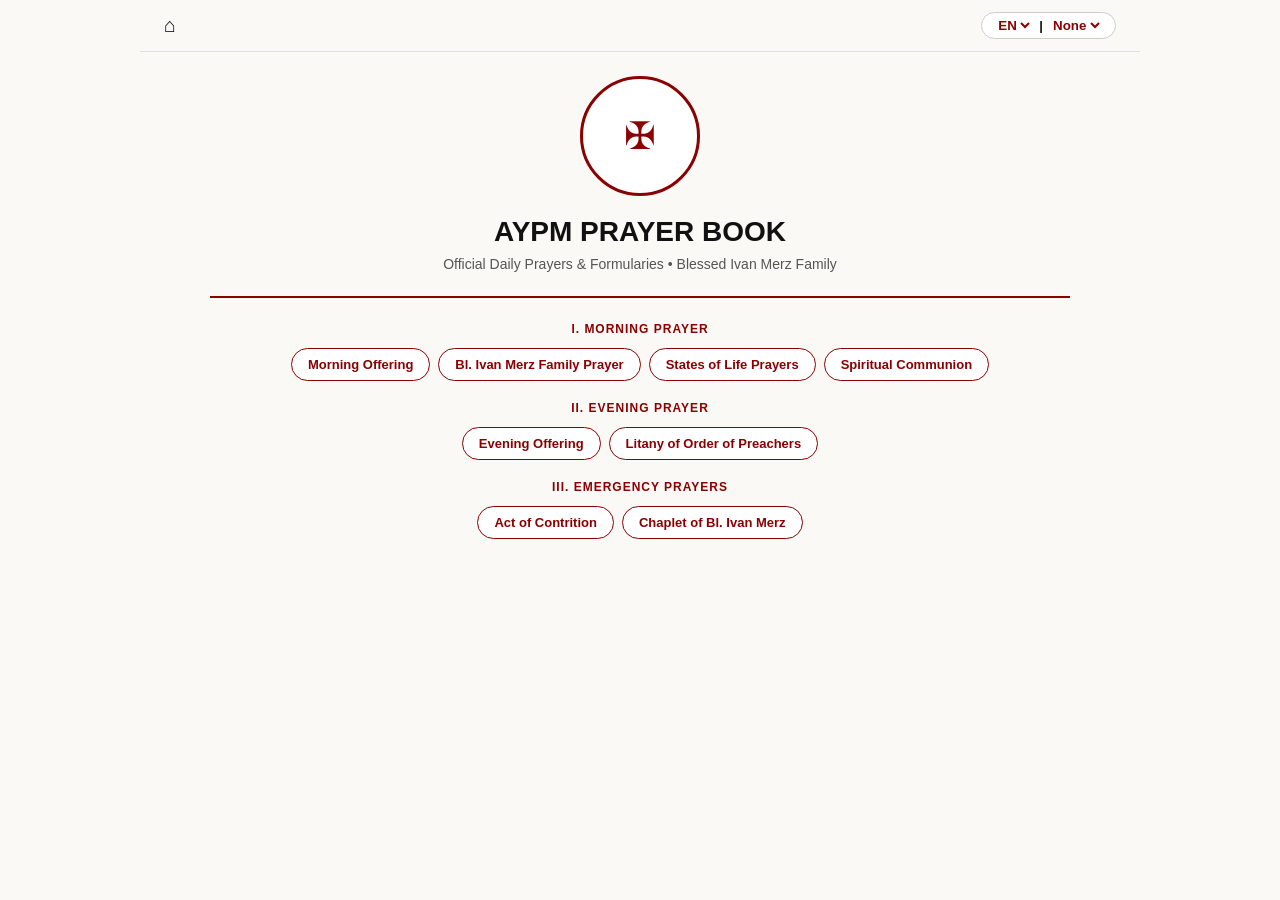
==== index.html @ d9970210 "Update index.html" ====
<!DOCTYPE html>
<html lang="en">
<head>
  <meta charset="UTF-8" />
  <meta name="viewport" content="width=device-width, initial-scale=1.0" />
  <title>AYPM Prayer Book</title>
  <link rel="stylesheet" href="css/styles.css" />
</head>
<body>

  <header class="header">
    <a href="index.html" class="nav-link">⌂</a>
    <div class="lang-controls">
      <select id="lang1" onchange="updateGlobalLang()">
        <option value="en">EN</option>
        <option value="la">LA</option>
      </select>
      <span>|</span>
      <select id="lang2" onchange="updateGlobalLang()">
        <option value="none">None</option>
        <option value="la">LA</option>
        <option value="en">EN</option>
      </select>
    </div>
  </header>

  <main class="app-container">
    <div class="hero-circle">✠</div>
    <h1>AYPM Prayer Book</h1>
    <p class="subtitle">Official Daily Prayers & Formularies • Blessed Ivan Merz Family</p>
    <div class="divider"></div>

    <div class="cat-title">I. Morning Prayer</div>
    <div class="pill-grid">
      <a class="pill-btn" href="prayer.html?item=morningOffering">Morning Offering</a>
      <a class="pill-btn" href="prayer.html?item=ivanMerzFamily">Bl. Ivan Merz Family Prayer</a>
      <a class="pill-btn" href="prayer.html?item=statesOfLife">States of Life Prayers</a>
      <a class="pill-btn" href="prayer.html?item=spiritualCommunion">Spiritual Communion</a>
    </div>

    <div class="cat-title">II. Evening Prayer</div>
    <div class="pill-grid">
      <a class="pill-btn" href="prayer.html?item=eveningOffering">Evening Offering</a>
      <a class="pill-btn" href="prayer.html?item=opLitany">Litany of Order of Preachers</a>
    </div>

    <div class="cat-title">III. Emergency Prayers</div>
    <div class="pill-grid">
      <a class="pill-btn" href="prayer.html?item=actOfContrition">Act of Contrition</a>
      <a class="pill-btn" href="prayer.html?item=chapletIvanMerz">Chaplet of Bl. Ivan Merz</a>
    </div>
  </main>

  <script>
    function updateGlobalLang() {
      localStorage.setItem('pref_pb1', document.getElementById('lang1').value);
      localStorage.setItem('pref_pb2', document.getElementById('lang2').value);
    }

    document.addEventListener('DOMContentLoaded', () => {
      document.getElementById('lang1').value = localStorage.getItem('pref_pb1') || 'en';
      document.getElementById('lang2').value = localStorage.getItem('pref_pb2') || 'none';
    });
  </script>
</body>
</html>
---- css/styles.css ----
:root {
  --primary-red: #8b0000;
  --bg-cream: #faf9f6;
  --text-main: #111111;
  --text-sub: #555555;
  --border-color: #e0e0e0;
}

* { box-sizing: border-box; margin: 0; padding: 0; }

body {
  font-family: -apple-system, BlinkMacSystemFont, "Segoe UI", Roboto, Helvetica, Arial, sans-serif;
  background-color: var(--bg-cream);
  color: var(--text-main);
  min-height: 100vh;
  display: flex;
  flex-direction: column;
}

.header {
  position: sticky;
  top: 0;
  background: rgba(250, 249, 246, 0.95);
  backdrop-filter: blur(8px);
  border-bottom: 1px solid var(--border-color);
  z-index: 100;
  display: flex;
  justify-content: space-between;
  align-items: center;
  padding: 12px 24px;
  max-width: 1000px;
  width: 100%;
  margin: 0 auto;
}

.nav-link {
  font-size: 20px;
  text-decoration: none;
  color: var(--text-main);
}

.lang-controls {
  display: flex;
  align-items: center;
  gap: 6px;
  border: 1px solid #ccc;
  border-radius: 20px;
  padding: 4px 12px;
  background: #fff;
  font-size: 13px;
  font-weight: 600;
}

.lang-controls select {
  border: none;
  background: transparent;
  font-weight: 700;
  color: var(--primary-red);
  cursor: pointer;
  outline: none;
}

.app-container {
  max-width: 900px;
  width: 100%;
  margin: 0 auto;
  padding: 24px 20px 60px;
  flex: 1;
}

.hero-circle {
  width: 120px;
  height: 120px;
  margin: 0 auto 20px;
  border: 3px solid var(--primary-red);
  border-radius: 50%;
  display: flex;
  align-items: center;
  justify-content: center;
  font-size: 38px;
  color: var(--primary-red);
  background: #fff;
}

h1 { font-size: 28px; text-transform: uppercase; margin-bottom: 8px; text-align: center; }
.subtitle { font-size: 14px; color: var(--text-sub); margin-bottom: 24px; text-align: center; }

.divider {
  width: 100%;
  height: 2px;
  background-color: var(--primary-red);
  margin-bottom: 24px;
}

.cat-title {
  font-size: 12px;
  font-weight: 800;
  letter-spacing: 1px;
  color: var(--primary-red);
  text-transform: uppercase;
  margin: 20px 0 12px;
  text-align: center;
}

.pill-grid {
  display: flex;
  flex-wrap: wrap;
  justify-content: center;
  gap: 8px;
}

.pill-btn {
  background: #fff;
  border: 1px solid var(--primary-red);
  color: var(--primary-red);
  padding: 8px 16px;
  border-radius: 20px;
  font-size: 13px;
  font-weight: 600;
  text-decoration: none;
  transition: all 0.2s;
}

.pill-btn:hover { background: var(--primary-red); color: #fff; }

.reader-header {
  display: flex;
  justify-content: space-between;
  align-items: center;
  margin-bottom: 16px;
}

.prayer-title {
  font-size: 24px;
  font-weight: 800;
  color: var(--primary-red);
  margin-bottom: 20px;
}

.dual-columns {
  display: grid;
  grid-template-columns: 1fr;
  gap: 24px;
}

.dual-columns.split {
  grid-template-columns: 1fr 1fr;
}

.column-pane {
  background: #fff;
  padding: 24px;
  border-radius: 12px;
  border: 1px solid var(--border-color);
  line-height: 1.8;
  font-size: 15px;
  white-space: pre-line;
}

.pane-label {
  font-size: 11px;
  font-weight: 800;
  text-transform: uppercase;
  color: var(--text-sub);
  margin-bottom: 12px;
  border-bottom: 1px solid #f0f0f0;
  padding-bottom: 4px;
}

@media (max-width: 600px) {
  .dual-columns.split { grid-template-columns: 1fr; }
}
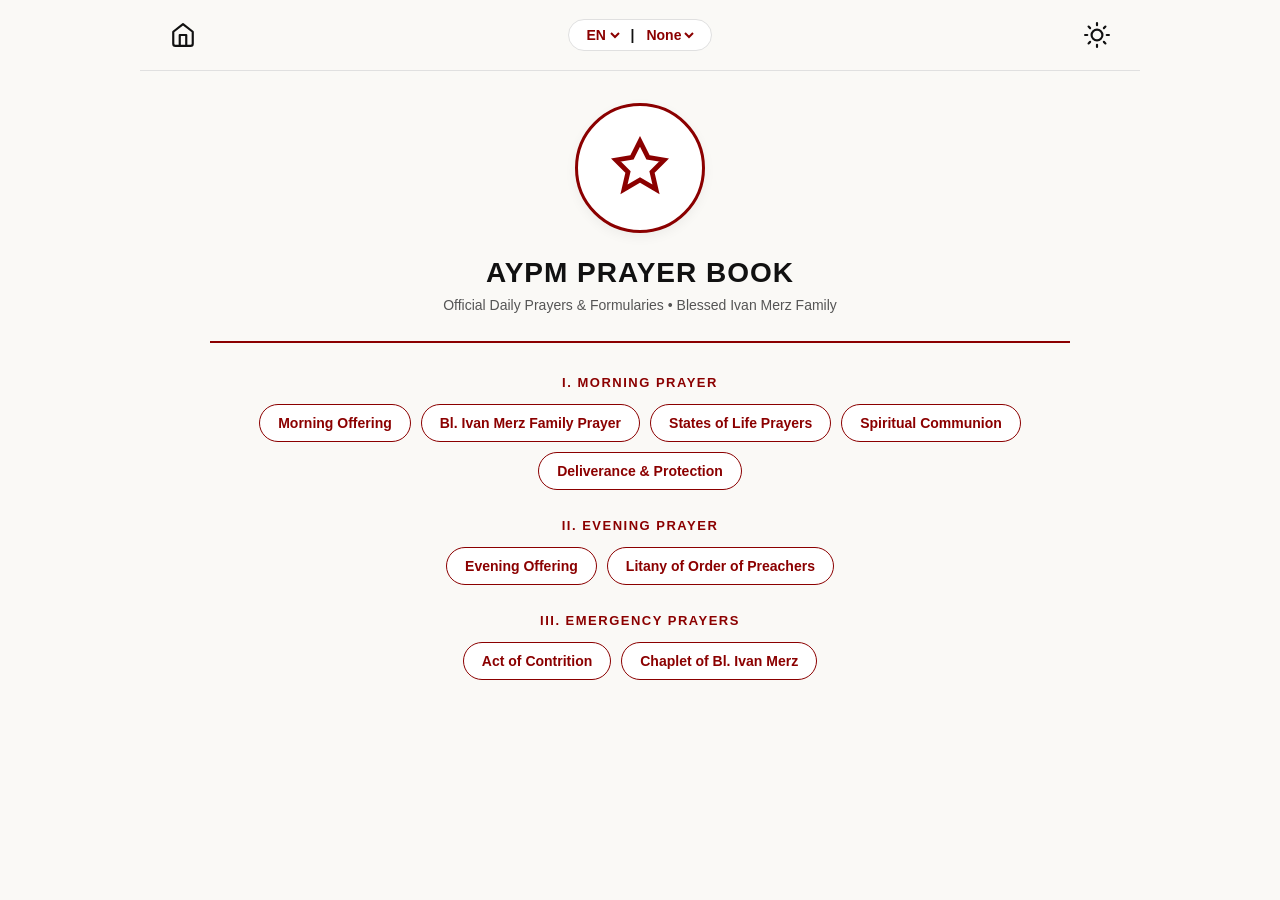
==== commit feb220d9: "Update index.html" ====
--- a/index.html
+++ b/index.html
@@ -8,8 +8,13 @@
 </head>
 <body>
 
+  <!-- Sticky Navbar with Large SVG Icons -->
   <header class="header">
-    <a href="index.html" class="nav-link">⌂</a>
+    <a href="index.html" class="nav-link" aria-label="Home">
+      <svg viewBox="0 0 24 24"><path d="M3 9l9-7 9 7v11a2 2 0 01-2 2H5a2 2 0 01-2-2z"></path><polyline points="9 22 9 12 15 12 15 22"></polyline></svg>
+    </a>
+
+    <!-- Dual Language Selector -->
     <div class="lang-controls">
       <select id="lang1" onchange="updateGlobalLang()">
         <option value="en">EN</option>
@@ -22,10 +27,17 @@
         <option value="en">EN</option>
       </select>
     </div>
+
+    <!-- Theme Toggle Button -->
+    <button class="icon-btn" onclick="toggleTheme()" aria-label="Toggle Theme">
+      <svg id="themeIcon" viewBox="0 0 24 24"><circle cx="12" cy="12" r="5"></circle><line x1="12" y1="1" x2="12" y2="3"></line><line x1="12" y1="21" x2="12" y2="23"></line><line x1="4.22" y1="4.22" x2="5.64" y2="5.64"></line><line x1="18.36" y1="18.36" x2="19.78" y2="19.78"></line><line x1="1" y1="12" x2="3" y2="12"></line><line x1="21" y1="12" x2="23" y2="12"></line><line x1="4.22" y1="19.78" x2="5.64" y2="18.36"></line><line x1="18.36" y1="5.64" x2="19.78" y2="4.22"></line></svg>
+    </button>
   </header>
 
   <main class="app-container">
-    <div class="hero-circle">✠</div>
+    <div class="hero-circle">
+      <svg viewBox="0 0 24 24"><path d="M12 2L15 8L21 9L16.5 13.5L18 20L12 16.5L6 20L7.5 13.5L3 9L9 8L12 2Z"></path></svg>
+    </div>
     <h1>AYPM Prayer Book</h1>
     <p class="subtitle">Official Daily Prayers & Formularies • Blessed Ivan Merz Family</p>
     <div class="divider"></div>
@@ -36,6 +48,7 @@
       <a class="pill-btn" href="prayer.html?item=ivanMerzFamily">Bl. Ivan Merz Family Prayer</a>
       <a class="pill-btn" href="prayer.html?item=statesOfLife">States of Life Prayers</a>
       <a class="pill-btn" href="prayer.html?item=spiritualCommunion">Spiritual Communion</a>
+      <a class="pill-btn" href="prayer.html?item=deliveranceProtection">Deliverance & Protection</a>
     </div>
 
     <div class="cat-title">II. Evening Prayer</div>
@@ -57,9 +70,18 @@
       localStorage.setItem('pref_pb2', document.getElementById('lang2').value);
     }
 
+    function toggleTheme() {
+      const current = document.body.getAttribute('data-theme');
+      const target = current === 'dark' ? 'light' : 'dark';
+      document.body.setAttribute('data-theme', target);
+      localStorage.setItem('pref_theme', target);
+    }
+
     document.addEventListener('DOMContentLoaded', () => {
       document.getElementById('lang1').value = localStorage.getItem('pref_pb1') || 'en';
       document.getElementById('lang2').value = localStorage.getItem('pref_pb2') || 'none';
+      const theme = localStorage.getItem('pref_theme') || 'light';
+      document.body.setAttribute('data-theme', theme);
     });
   </script>
 </body>
--- a/css/styles.css
+++ b/css/styles.css
@@ -1,53 +1,94 @@
 :root {
   --primary-red: #8b0000;
-  --bg-cream: #faf9f6;
+  --bg-color: #faf9f6;
+  --card-bg: #ffffff;
   --text-main: #111111;
   --text-sub: #555555;
   --border-color: #e0e0e0;
+  --accent-gold: #c59b27;
+  --pill-hover-bg: #8b0000;
+  --pill-hover-text: #ffffff;
+}
+
+[data-theme="dark"] {
+  --primary-red: #ff5555;
+  --bg-color: #121212;
+  --card-bg: #1e1e1e;
+  --text-main: #e0e0e0;
+  --text-sub: #a0a0a0;
+  --border-color: #333333;
+  --accent-gold: #ffd700;
+  --pill-hover-bg: #ff5555;
+  --pill-hover-text: #121212;
 }
 
 * { box-sizing: border-box; margin: 0; padding: 0; }
 
 body {
   font-family: -apple-system, BlinkMacSystemFont, "Segoe UI", Roboto, Helvetica, Arial, sans-serif;
-  background-color: var(--bg-cream);
+  background-color: var(--bg-color);
   color: var(--text-main);
   min-height: 100vh;
   display: flex;
   flex-direction: column;
-}
-
+  transition: background-color 0.3s ease, color 0.3s ease;
+}
+
+/* Header Navbar */
 .header {
   position: sticky;
   top: 0;
-  background: rgba(250, 249, 246, 0.95);
+  background: var(--bg-color);
   backdrop-filter: blur(8px);
   border-bottom: 1px solid var(--border-color);
   z-index: 100;
   display: flex;
   justify-content: space-between;
   align-items: center;
-  padding: 12px 24px;
+  padding: 16px 24px;
   max-width: 1000px;
   width: 100%;
   margin: 0 auto;
 }
 
-.nav-link {
-  font-size: 20px;
+/* Larger Minimalist SVG Icons */
+.icon-btn, .nav-link {
+  background: none;
+  border: none;
+  cursor: pointer;
+  color: var(--text-main);
+  display: flex;
+  align-items: center;
+  justify-content: center;
+  padding: 6px;
+  border-radius: 50%;
+  transition: background-color 0.2s ease;
   text-decoration: none;
-  color: var(--text-main);
+}
+
+.icon-btn:hover, .nav-link:hover {
+  background-color: var(--border-color);
+}
+
+.icon-btn svg, .nav-link svg {
+  width: 26px;
+  height: 26px;
+  fill: none;
+  stroke: currentColor;
+  stroke-width: 2;
+  stroke-linecap: round;
+  stroke-linejoin: round;
 }
 
 .lang-controls {
   display: flex;
   align-items: center;
-  gap: 6px;
-  border: 1px solid #ccc;
+  gap: 8px;
+  border: 1px solid var(--border-color);
   border-radius: 20px;
-  padding: 4px 12px;
-  background: #fff;
-  font-size: 13px;
+  padding: 6px 14px;
+  background: var(--card-bg);
+  font-size: 14px;
   font-weight: 600;
 }
 
@@ -58,47 +99,70 @@
   color: var(--primary-red);
   cursor: pointer;
   outline: none;
+  font-size: 14px;
 }
 
 .app-container {
   max-width: 900px;
   width: 100%;
   margin: 0 auto;
-  padding: 24px 20px 60px;
+  padding: 32px 20px 60px;
   flex: 1;
 }
 
+/* Emblem Hero Icon */
 .hero-circle {
-  width: 120px;
-  height: 120px;
-  margin: 0 auto 20px;
+  width: 130px;
+  height: 130px;
+  margin: 0 auto 24px;
   border: 3px solid var(--primary-red);
   border-radius: 50%;
   display: flex;
   align-items: center;
   justify-content: center;
-  font-size: 38px;
-  color: var(--primary-red);
-  background: #fff;
-}
-
-h1 { font-size: 28px; text-transform: uppercase; margin-bottom: 8px; text-align: center; }
-.subtitle { font-size: 14px; color: var(--text-sub); margin-bottom: 24px; text-align: center; }
+  color: var(--primary-red);
+  background: var(--card-bg);
+  box-shadow: 0 4px 12px rgba(0, 0, 0, 0.05);
+}
+
+.hero-circle svg {
+  width: 64px;
+  height: 64px;
+  fill: none;
+  stroke: var(--primary-red);
+  stroke-width: 1.8;
+}
+
+h1 {
+  font-size: 28px;
+  font-weight: 900;
+  text-transform: uppercase;
+  letter-spacing: 1px;
+  margin-bottom: 8px;
+  text-align: center;
+}
+
+.subtitle {
+  font-size: 14px;
+  color: var(--text-sub);
+  margin-bottom: 28px;
+  text-align: center;
+}
 
 .divider {
   width: 100%;
   height: 2px;
   background-color: var(--primary-red);
-  margin-bottom: 24px;
+  margin-bottom: 32px;
 }
 
 .cat-title {
-  font-size: 12px;
+  font-size: 13px;
   font-weight: 800;
-  letter-spacing: 1px;
+  letter-spacing: 1.5px;
   color: var(--primary-red);
   text-transform: uppercase;
-  margin: 20px 0 12px;
+  margin: 28px 0 14px;
   text-align: center;
 }
 
@@ -106,35 +170,40 @@
   display: flex;
   flex-wrap: wrap;
   justify-content: center;
-  gap: 8px;
+  gap: 10px;
 }
 
 .pill-btn {
-  background: #fff;
+  background: var(--card-bg);
   border: 1px solid var(--primary-red);
   color: var(--primary-red);
-  padding: 8px 16px;
+  padding: 10px 18px;
   border-radius: 20px;
-  font-size: 13px;
+  font-size: 14px;
   font-weight: 600;
   text-decoration: none;
-  transition: all 0.2s;
-}
-
-.pill-btn:hover { background: var(--primary-red); color: #fff; }
+  transition: all 0.2s ease;
+  display: inline-block;
+}
+
+.pill-btn:hover {
+  background: var(--pill-hover-bg);
+  color: var(--pill-hover-text);
+  transform: translateY(-1px);
+}
 
 .reader-header {
   display: flex;
   justify-content: space-between;
   align-items: center;
-  margin-bottom: 16px;
+  margin-bottom: 20px;
 }
 
 .prayer-title {
-  font-size: 24px;
+  font-size: 26px;
   font-weight: 800;
   color: var(--primary-red);
-  margin-bottom: 20px;
+  margin-bottom: 24px;
 }
 
 .dual-columns {
@@ -148,25 +217,27 @@
 }
 
 .column-pane {
-  background: #fff;
-  padding: 24px;
-  border-radius: 12px;
+  background: var(--card-bg);
+  padding: 28px;
+  border-radius: 14px;
   border: 1px solid var(--border-color);
   line-height: 1.8;
   font-size: 15px;
   white-space: pre-line;
+  box-shadow: 0 2px 8px rgba(0, 0, 0, 0.02);
 }
 
 .pane-label {
-  font-size: 11px;
+  font-size: 12px;
   font-weight: 800;
   text-transform: uppercase;
+  letter-spacing: 1px;
   color: var(--text-sub);
-  margin-bottom: 12px;
-  border-bottom: 1px solid #f0f0f0;
-  padding-bottom: 4px;
-}
-
-@media (max-width: 600px) {
+  margin-bottom: 16px;
+  border-bottom: 1px solid var(--border-color);
+  padding-bottom: 6px;
+}
+
+@media (max-width: 650px) {
   .dual-columns.split { grid-template-columns: 1fr; }
 }
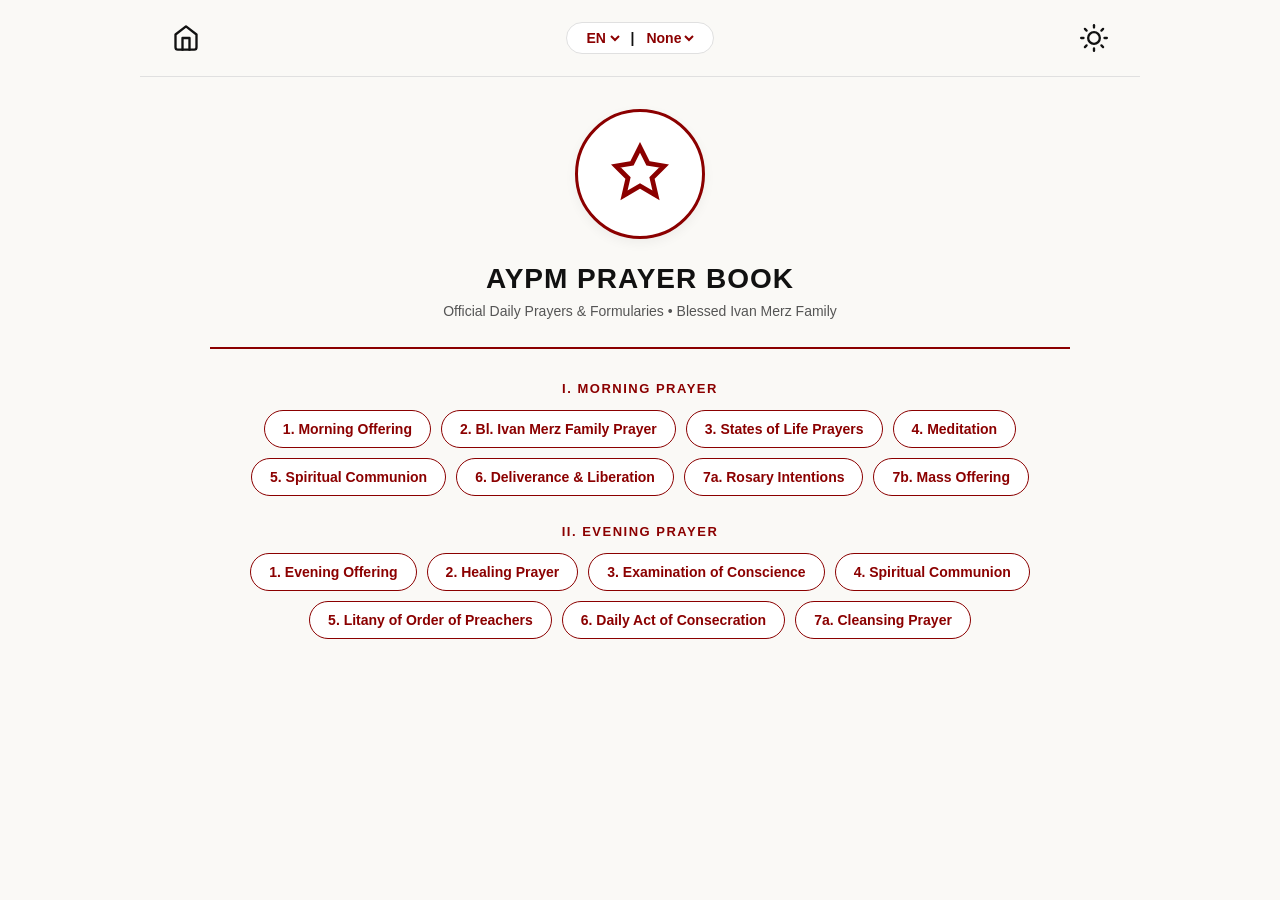
==== commit c92962fd: "Update index.html" ====
--- a/index.html
+++ b/index.html
@@ -28,9 +28,9 @@
       </select>
     </div>
 
-    <!-- Theme Toggle Button -->
+    <!-- Dark Mode Toggle Button -->
     <button class="icon-btn" onclick="toggleTheme()" aria-label="Toggle Theme">
-      <svg id="themeIcon" viewBox="0 0 24 24"><circle cx="12" cy="12" r="5"></circle><line x1="12" y1="1" x2="12" y2="3"></line><line x1="12" y1="21" x2="12" y2="23"></line><line x1="4.22" y1="4.22" x2="5.64" y2="5.64"></line><line x1="18.36" y1="18.36" x2="19.78" y2="19.78"></line><line x1="1" y1="12" x2="3" y2="12"></line><line x1="21" y1="12" x2="23" y2="12"></line><line x1="4.22" y1="19.78" x2="5.64" y2="18.36"></line><line x1="18.36" y1="5.64" x2="19.78" y2="4.22"></line></svg>
+      <svg viewBox="0 0 24 24"><circle cx="12" cy="12" r="5"></circle><line x1="12" y1="1" x2="12" y2="3"></line><line x1="12" y1="21" x2="12" y2="23"></line><line x1="4.22" y1="4.22" x2="5.64" y2="5.64"></line><line x1="18.36" y1="18.36" x2="19.78" y2="19.78"></line><line x1="1" y1="12" x2="3" y2="12"></line><line x1="21" y1="12" x2="23" y2="12"></line><line x1="4.22" y1="19.78" x2="5.64" y2="18.36"></line><line x1="18.36" y1="5.64" x2="19.78" y2="4.22"></line></svg>
     </button>
   </header>
 
@@ -44,23 +44,25 @@
 
     <div class="cat-title">I. Morning Prayer</div>
     <div class="pill-grid">
-      <a class="pill-btn" href="prayer.html?item=morningOffering">Morning Offering</a>
-      <a class="pill-btn" href="prayer.html?item=ivanMerzFamily">Bl. Ivan Merz Family Prayer</a>
-      <a class="pill-btn" href="prayer.html?item=statesOfLife">States of Life Prayers</a>
-      <a class="pill-btn" href="prayer.html?item=spiritualCommunion">Spiritual Communion</a>
-      <a class="pill-btn" href="prayer.html?item=deliveranceProtection">Deliverance & Protection</a>
+      <a class="pill-btn" href="prayer.html?item=morningOffering">1. Morning Offering</a>
+      <a class="pill-btn" href="prayer.html?item=ivanMerzFamily">2. Bl. Ivan Merz Family Prayer</a>
+      <a class="pill-btn" href="prayer.html?item=statesOfLife">3. States of Life Prayers</a>
+      <a class="pill-btn" href="prayer.html?item=meditation">4. Meditation</a>
+      <a class="pill-btn" href="prayer.html?item=spiritualCommunion">5. Spiritual Communion</a>
+      <a class="pill-btn" href="prayer.html?item=deliveranceProtection">6. Deliverance & Liberation</a>
+      <a class="pill-btn" href="prayer.html?item=rosaryIntentions">7a. Rosary Intentions</a>
+      <a class="pill-btn" href="prayer.html?item=massIntention">7b. Mass Offering</a>
     </div>
 
     <div class="cat-title">II. Evening Prayer</div>
     <div class="pill-grid">
-      <a class="pill-btn" href="prayer.html?item=eveningOffering">Evening Offering</a>
-      <a class="pill-btn" href="prayer.html?item=opLitany">Litany of Order of Preachers</a>
-    </div>
-
-    <div class="cat-title">III. Emergency Prayers</div>
-    <div class="pill-grid">
-      <a class="pill-btn" href="prayer.html?item=actOfContrition">Act of Contrition</a>
-      <a class="pill-btn" href="prayer.html?item=chapletIvanMerz">Chaplet of Bl. Ivan Merz</a>
+      <a class="pill-btn" href="prayer.html?item=eveningOffering">1. Evening Offering</a>
+      <a class="pill-btn" href="prayer.html?item=healingPrayer">2. Healing Prayer</a>
+      <a class="pill-btn" href="prayer.html?item=examOfConscience">3. Examination of Conscience</a>
+      <a class="pill-btn" href="prayer.html?item=spiritualCommunion">4. Spiritual Communion</a>
+      <a class="pill-btn" href="prayer.html?item=opLitany">5. Litany of Order of Preachers</a>
+      <a class="pill-btn" href="prayer.html?item=actOfConsecration">6. Daily Act of Consecration</a>
+      <a class="pill-btn" href="prayer.html?item=cleansingPrayer">7a. Cleansing Prayer</a>
     </div>
   </main>
 
--- a/css/styles.css
+++ b/css/styles.css
@@ -34,7 +34,7 @@
   transition: background-color 0.3s ease, color 0.3s ease;
 }
 
-/* Header Navbar */
+/* Minimalist Sticky Header */
 .header {
   position: sticky;
   top: 0;
@@ -51,7 +51,7 @@
   margin: 0 auto;
 }
 
-/* Larger Minimalist SVG Icons */
+/* SVG Icon Action Buttons */
 .icon-btn, .nav-link {
   background: none;
   border: none;
@@ -60,7 +60,7 @@
   display: flex;
   align-items: center;
   justify-content: center;
-  padding: 6px;
+  padding: 8px;
   border-radius: 50%;
   transition: background-color 0.2s ease;
   text-decoration: none;
@@ -71,8 +71,8 @@
 }
 
 .icon-btn svg, .nav-link svg {
-  width: 26px;
-  height: 26px;
+  width: 28px;
+  height: 28px;
   fill: none;
   stroke: currentColor;
   stroke-width: 2;
@@ -86,7 +86,7 @@
   gap: 8px;
   border: 1px solid var(--border-color);
   border-radius: 20px;
-  padding: 6px 14px;
+  padding: 6px 16px;
   background: var(--card-bg);
   font-size: 14px;
   font-weight: 600;
@@ -110,7 +110,7 @@
   flex: 1;
 }
 
-/* Emblem Hero Icon */
+/* Emblem Ring */
 .hero-circle {
   width: 130px;
   height: 130px;
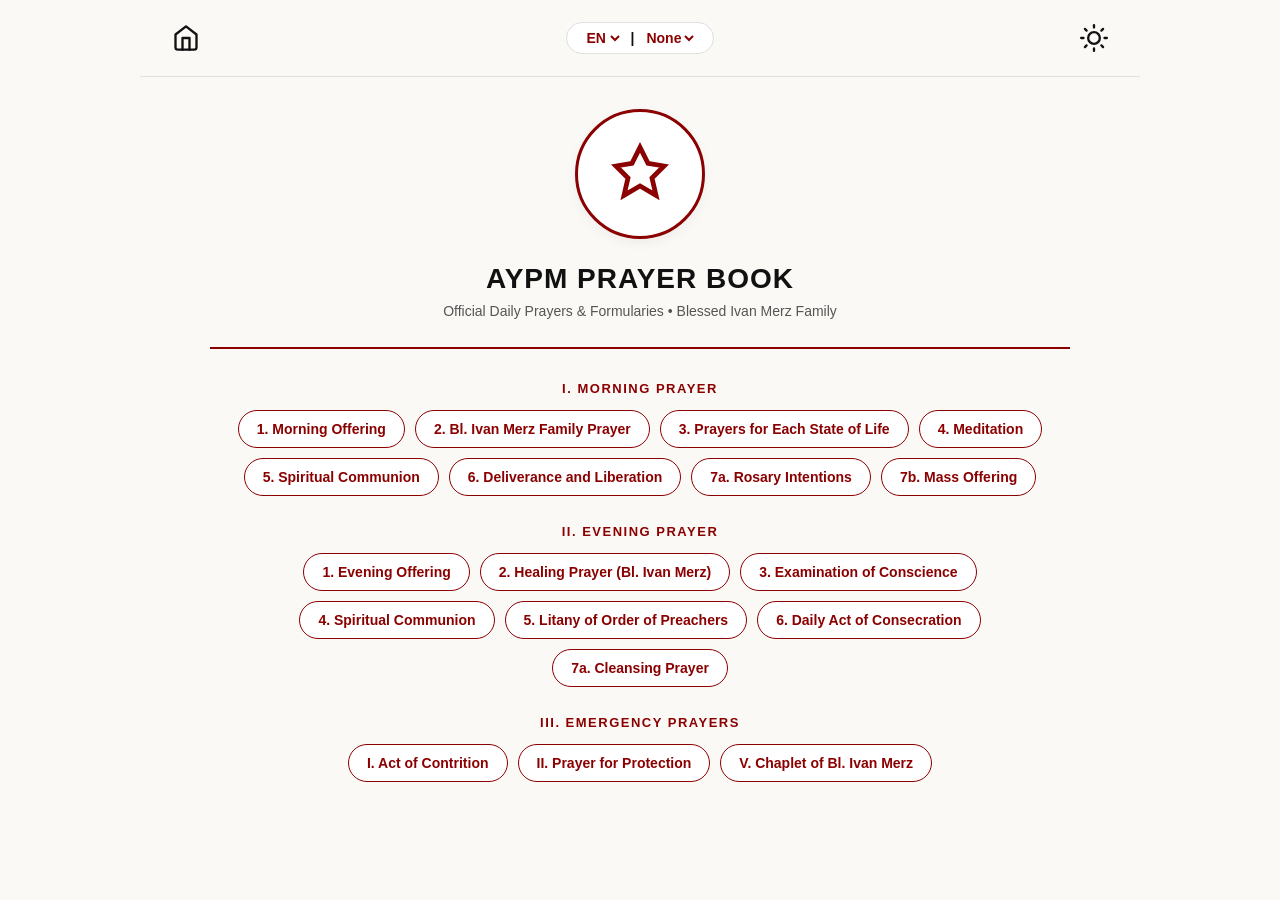
==== commit a0159a67: "Update index.html" ====
--- a/index.html
+++ b/index.html
@@ -42,27 +42,37 @@
     <p class="subtitle">Official Daily Prayers & Formularies • Blessed Ivan Merz Family</p>
     <div class="divider"></div>
 
+    <!-- I. Morning Prayer -->
     <div class="cat-title">I. Morning Prayer</div>
     <div class="pill-grid">
       <a class="pill-btn" href="prayer.html?item=morningOffering">1. Morning Offering</a>
       <a class="pill-btn" href="prayer.html?item=ivanMerzFamily">2. Bl. Ivan Merz Family Prayer</a>
-      <a class="pill-btn" href="prayer.html?item=statesOfLife">3. States of Life Prayers</a>
+      <a class="pill-btn" href="prayer.html?item=statesOfLife">3. Prayers for Each State of Life</a>
       <a class="pill-btn" href="prayer.html?item=meditation">4. Meditation</a>
       <a class="pill-btn" href="prayer.html?item=spiritualCommunion">5. Spiritual Communion</a>
-      <a class="pill-btn" href="prayer.html?item=deliveranceProtection">6. Deliverance & Liberation</a>
+      <a class="pill-btn" href="prayer.html?item=deliveranceProtection">6. Deliverance and Liberation</a>
       <a class="pill-btn" href="prayer.html?item=rosaryIntentions">7a. Rosary Intentions</a>
       <a class="pill-btn" href="prayer.html?item=massIntention">7b. Mass Offering</a>
     </div>
 
+    <!-- II. Evening Prayer -->
     <div class="cat-title">II. Evening Prayer</div>
     <div class="pill-grid">
       <a class="pill-btn" href="prayer.html?item=eveningOffering">1. Evening Offering</a>
-      <a class="pill-btn" href="prayer.html?item=healingPrayer">2. Healing Prayer</a>
+      <a class="pill-btn" href="prayer.html?item=healingPrayer">2. Healing Prayer (Bl. Ivan Merz)</a>
       <a class="pill-btn" href="prayer.html?item=examOfConscience">3. Examination of Conscience</a>
       <a class="pill-btn" href="prayer.html?item=spiritualCommunion">4. Spiritual Communion</a>
       <a class="pill-btn" href="prayer.html?item=opLitany">5. Litany of Order of Preachers</a>
       <a class="pill-btn" href="prayer.html?item=actOfConsecration">6. Daily Act of Consecration</a>
       <a class="pill-btn" href="prayer.html?item=cleansingPrayer">7a. Cleansing Prayer</a>
+    </div>
+
+    <!-- III. Emergency Prayers -->
+    <div class="cat-title">III. Emergency Prayers</div>
+    <div class="pill-grid">
+      <a class="pill-btn" href="prayer.html?item=actOfContrition">I. Act of Contrition</a>
+      <a class="pill-btn" href="prayer.html?item=prayerForProtection">II. Prayer for Protection</a>
+      <a class="pill-btn" href="prayer.html?item=chapletIvanMerz">V. Chaplet of Bl. Ivan Merz</a>
     </div>
   </main>
 
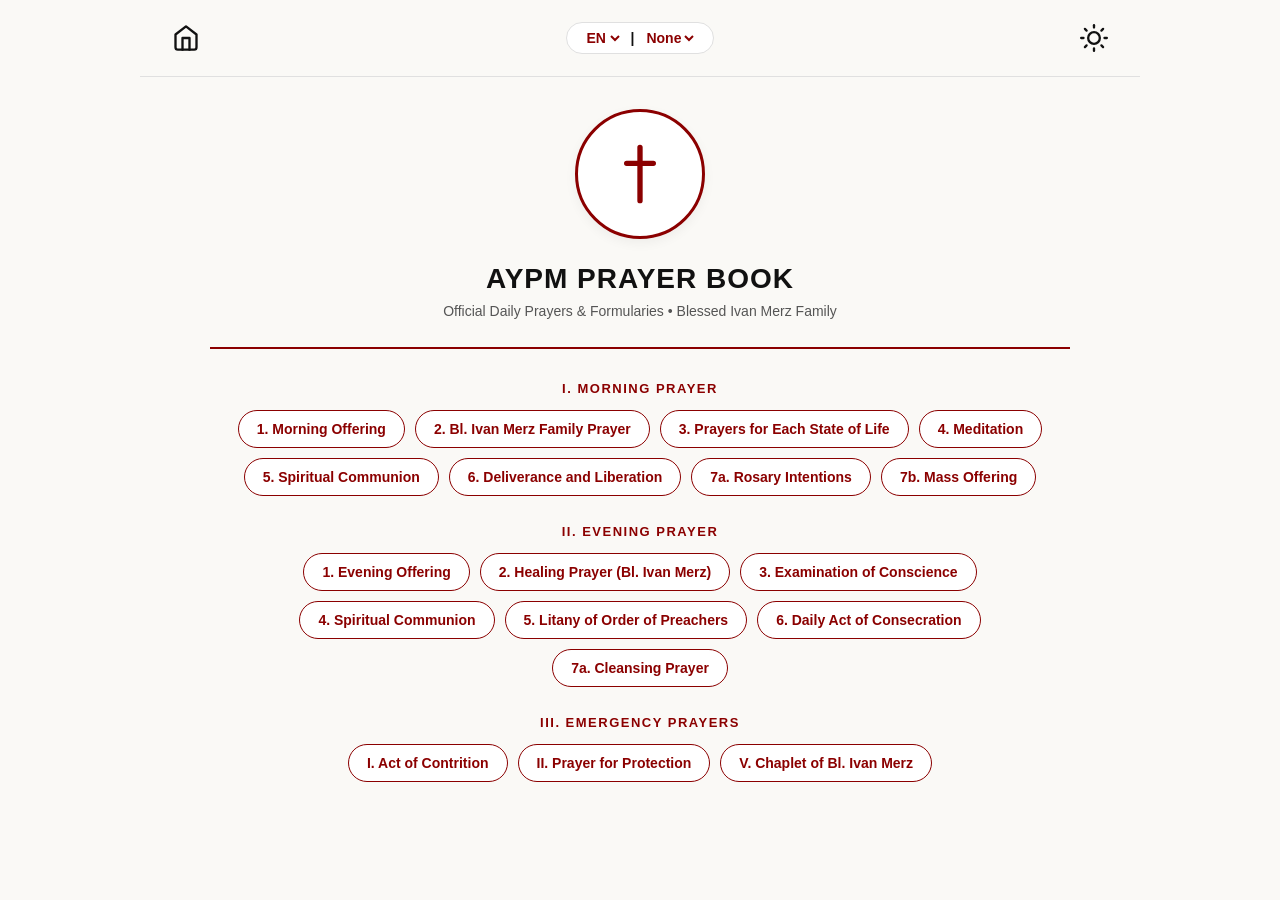
==== commit fe297e81: "Update index.html" ====
--- a/index.html
+++ b/index.html
@@ -36,7 +36,9 @@
 
   <main class="app-container">
     <div class="hero-circle">
-      <svg viewBox="0 0 24 24"><path d="M12 2L15 8L21 9L16.5 13.5L18 20L12 16.5L6 20L7.5 13.5L3 9L9 8L12 2Z"></path></svg>
+      <svg viewBox="0 0 24 24">
+        <path d="M12 2v20M7 8h10" stroke="currentColor" stroke-width="2" stroke-linecap="round"/>
+      </svg>
     </div>
     <h1>AYPM Prayer Book</h1>
     <p class="subtitle">Official Daily Prayers & Formularies • Blessed Ivan Merz Family</p>
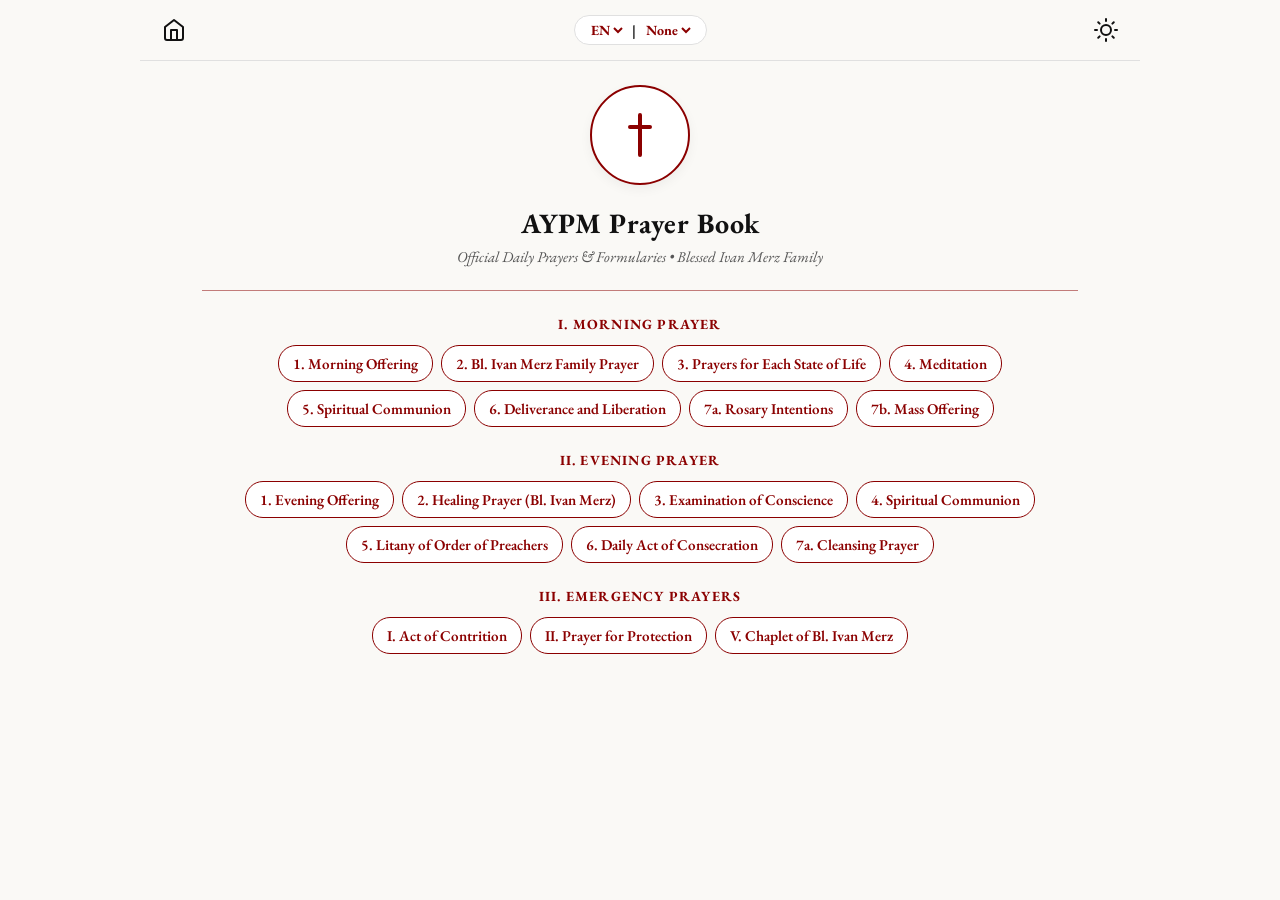
==== commit d24c53ba: "Update index.html" ====
--- a/index.html
+++ b/index.html
@@ -1,6 +1,9 @@
 <!DOCTYPE html>
 <html lang="en">
 <head>
+  <link rel="preconnect" href="https://fonts.googleapis.com">
+  <link rel="preconnect" href="https://fonts.gstatic.com" crossorigin>
+  <link href="https://fonts.googleapis.com/css2?family=EB+Garamond:ital,wght@0,400..800;1,400..800&display=swap" rel="stylesheet">
   <meta charset="UTF-8" />
   <meta name="viewport" content="width=device-width, initial-scale=1.0" />
   <title>AYPM Prayer Book</title>
--- a/css/styles.css
+++ b/css/styles.css
@@ -1,3 +1,5 @@
+@import url('https://fonts.googleapis.com/css2?family=EB+Garamond:ital,wght@0,400..800;1,400..800&display=swap');
+
 :root {
   --primary-red: #8b0000;
   --bg-color: #faf9f6;
@@ -22,19 +24,24 @@
   --pill-hover-text: #121212;
 }
 
-* { box-sizing: border-box; margin: 0; padding: 0; }
+* { 
+  box-sizing: border-box; 
+  margin: 0; 
+  padding: 0; 
+}
 
 body {
-  font-family: -apple-system, BlinkMacSystemFont, "Segoe UI", Roboto, Helvetica, Arial, sans-serif;
+  font-family: 'EB Garamond', Garamond, 'Georgia', 'Times New Roman', serif;
   background-color: var(--bg-color);
   color: var(--text-main);
   min-height: 100vh;
   display: flex;
   flex-direction: column;
   transition: background-color 0.3s ease, color 0.3s ease;
-}
-
-/* Minimalist Sticky Header */
+  -webkit-font-smoothing: antialiased;
+}
+
+/* Sticky Header */
 .header {
   position: sticky;
   top: 0;
@@ -45,7 +52,7 @@
   display: flex;
   justify-content: space-between;
   align-items: center;
-  padding: 16px 24px;
+  padding: 12px 16px;
   max-width: 1000px;
   width: 100%;
   margin: 0 auto;
@@ -60,7 +67,7 @@
   display: flex;
   align-items: center;
   justify-content: center;
-  padding: 8px;
+  padding: 6px;
   border-radius: 50%;
   transition: background-color 0.2s ease;
   text-decoration: none;
@@ -71,8 +78,8 @@
 }
 
 .icon-btn svg, .nav-link svg {
-  width: 28px;
-  height: 28px;
+  width: 24px;
+  height: 24px;
   fill: none;
   stroke: currentColor;
   stroke-width: 2;
@@ -83,13 +90,14 @@
 .lang-controls {
   display: flex;
   align-items: center;
-  gap: 8px;
+  gap: 6px;
   border: 1px solid var(--border-color);
   border-radius: 20px;
-  padding: 6px 16px;
+  padding: 4px 12px;
   background: var(--card-bg);
   font-size: 14px;
   font-weight: 600;
+  font-family: inherit;
 }
 
 .lang-controls select {
@@ -100,22 +108,23 @@
   cursor: pointer;
   outline: none;
   font-size: 14px;
+  font-family: inherit;
 }
 
 .app-container {
   max-width: 900px;
   width: 100%;
   margin: 0 auto;
-  padding: 32px 20px 60px;
+  padding: 24px 12px 60px;
   flex: 1;
 }
 
 /* Emblem Ring */
 .hero-circle {
-  width: 130px;
-  height: 130px;
-  margin: 0 auto 24px;
-  border: 3px solid var(--primary-red);
+  width: 100px;
+  height: 100px;
+  margin: 0 auto 20px;
+  border: 2px solid var(--primary-red);
   border-radius: 50%;
   display: flex;
   align-items: center;
@@ -126,43 +135,44 @@
 }
 
 .hero-circle svg {
-  width: 64px;
-  height: 64px;
+  width: 48px;
+  height: 48px;
   fill: none;
   stroke: var(--primary-red);
-  stroke-width: 1.8;
+  stroke-width: 2;
 }
 
 h1 {
   font-size: 28px;
-  font-weight: 900;
-  text-transform: uppercase;
-  letter-spacing: 1px;
-  margin-bottom: 8px;
+  font-weight: 700;
+  letter-spacing: 0.5px;
+  margin-bottom: 6px;
   text-align: center;
 }
 
 .subtitle {
-  font-size: 14px;
+  font-size: 15px;
   color: var(--text-sub);
-  margin-bottom: 28px;
+  margin-bottom: 24px;
   text-align: center;
+  font-style: italic;
 }
 
 .divider {
   width: 100%;
-  height: 2px;
+  height: 1px;
   background-color: var(--primary-red);
-  margin-bottom: 32px;
+  margin-bottom: 24px;
+  opacity: 0.5;
 }
 
 .cat-title {
-  font-size: 13px;
-  font-weight: 800;
-  letter-spacing: 1.5px;
+  font-size: 14px;
+  font-weight: 700;
+  letter-spacing: 1.2px;
   color: var(--primary-red);
   text-transform: uppercase;
-  margin: 28px 0 14px;
+  margin: 24px 0 12px;
   text-align: center;
 }
 
@@ -170,46 +180,47 @@
   display: flex;
   flex-wrap: wrap;
   justify-content: center;
-  gap: 10px;
+  gap: 8px;
 }
 
 .pill-btn {
   background: var(--card-bg);
   border: 1px solid var(--primary-red);
   color: var(--primary-red);
-  padding: 10px 18px;
-  border-radius: 20px;
-  font-size: 14px;
+  padding: 8px 14px;
+  border-radius: 18px;
+  font-size: 15px;
   font-weight: 600;
   text-decoration: none;
   transition: all 0.2s ease;
   display: inline-block;
+  font-family: inherit;
 }
 
 .pill-btn:hover {
   background: var(--pill-hover-bg);
   color: var(--pill-hover-text);
-  transform: translateY(-1px);
 }
 
 .reader-header {
   display: flex;
   justify-content: space-between;
   align-items: center;
-  margin-bottom: 20px;
+  margin-bottom: 16px;
 }
 
 .prayer-title {
   font-size: 26px;
-  font-weight: 800;
-  color: var(--primary-red);
-  margin-bottom: 24px;
-}
-
+  font-weight: 700;
+  color: var(--primary-red);
+  margin-bottom: 20px;
+}
+
+/* Side-by-Side Grid Layout */
 .dual-columns {
   display: grid;
   grid-template-columns: 1fr;
-  gap: 24px;
+  gap: 12px;
 }
 
 .dual-columns.split {
@@ -218,26 +229,45 @@
 
 .column-pane {
   background: var(--card-bg);
-  padding: 28px;
-  border-radius: 14px;
+  padding: 16px 14px;
+  border-radius: 10px;
   border: 1px solid var(--border-color);
-  line-height: 1.8;
-  font-size: 15px;
+  line-height: 1.65;
+  font-size: 16px;
   white-space: pre-line;
-  box-shadow: 0 2px 8px rgba(0, 0, 0, 0.02);
+  box-shadow: 0 2px 6px rgba(0, 0, 0, 0.02);
+  word-break: break-word;
 }
 
 .pane-label {
   font-size: 12px;
-  font-weight: 800;
+  font-weight: 700;
   text-transform: uppercase;
   letter-spacing: 1px;
   color: var(--text-sub);
-  margin-bottom: 16px;
+  margin-bottom: 12px;
   border-bottom: 1px solid var(--border-color);
-  padding-bottom: 6px;
-}
-
+  padding-bottom: 4px;
+}
+
+/* Mobile-Specific Refinements for Side-by-Side Reading */
 @media (max-width: 650px) {
-  .dual-columns.split { grid-template-columns: 1fr; }
-}
+  .app-container {
+    padding: 16px 8px 40px;
+  }
+
+  .column-pane {
+    padding: 12px 10px;
+    font-size: 14.5px;
+    line-height: 1.55;
+  }
+
+  .prayer-title {
+    font-size: 22px;
+    margin-bottom: 16px;
+  }
+
+  .dual-columns.split {
+    gap: 8px;
+  }
+}
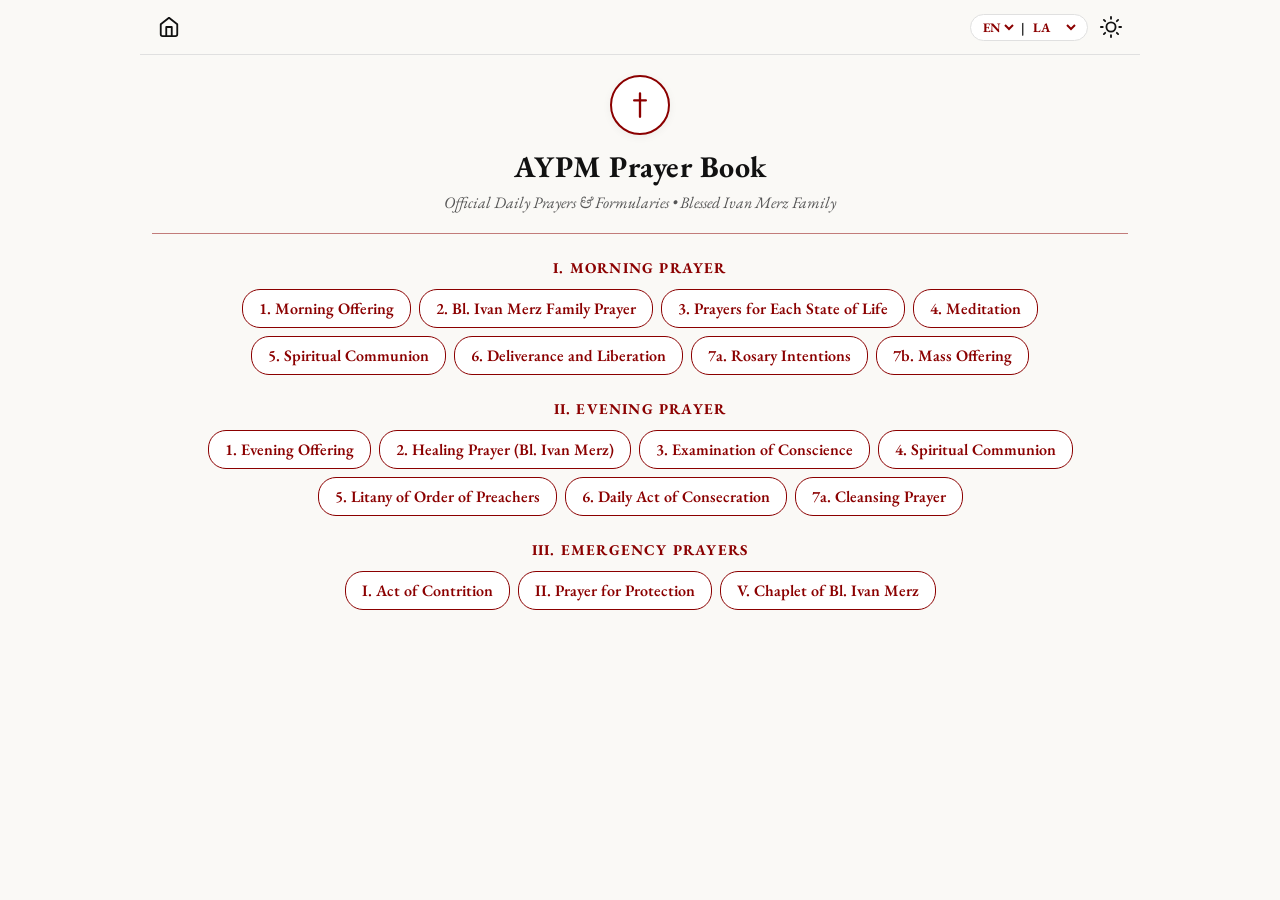
==== commit 3d404725: "Update index.html" ====
--- a/index.html
+++ b/index.html
@@ -1,53 +1,59 @@
 <!DOCTYPE html>
 <html lang="en">
 <head>
+  <meta charset="UTF-8" />
+  <meta name="viewport" content="width=device-width, initial-scale=1.0" />
+  <title>AYPM Prayer Book</title>
+  
   <link rel="preconnect" href="https://fonts.googleapis.com">
   <link rel="preconnect" href="https://fonts.gstatic.com" crossorigin>
   <link href="https://fonts.googleapis.com/css2?family=EB+Garamond:ital,wght@0,400..800;1,400..800&display=swap" rel="stylesheet">
-  <meta charset="UTF-8" />
-  <meta name="viewport" content="width=device-width, initial-scale=1.0" />
-  <title>AYPM Prayer Book</title>
+
   <link rel="stylesheet" href="css/styles.css" />
 </head>
 <body>
 
-  <!-- Sticky Navbar with Large SVG Icons -->
+  <!-- Sticky Navbar -->
   <header class="header">
     <a href="index.html" class="nav-link" aria-label="Home">
       <svg viewBox="0 0 24 24"><path d="M3 9l9-7 9 7v11a2 2 0 01-2 2H5a2 2 0 01-2-2z"></path><polyline points="9 22 9 12 15 12 15 22"></polyline></svg>
     </a>
 
-    <!-- Dual Language Selector -->
-    <div class="lang-controls">
-      <select id="lang1" onchange="updateGlobalLang()">
-        <option value="en">EN</option>
-        <option value="la">LA</option>
-      </select>
-      <span>|</span>
-      <select id="lang2" onchange="updateGlobalLang()">
-        <option value="none">None</option>
-        <option value="la">LA</option>
-        <option value="en">EN</option>
-      </select>
+    <div class="header-controls">
+      <!-- Dual Language Selector -->
+      <div class="lang-controls">
+        <select id="lang1" onchange="updateGlobalLang()">
+          <option value="en">EN</option>
+          <option value="la">LA</option>
+        </select>
+        <span>|</span>
+        <select id="lang2" onchange="updateGlobalLang()">
+          <option value="none">None</option>
+          <option value="la">LA</option>
+          <option value="en">EN</option>
+        </select>
+      </div>
+
+      <!-- Dark Mode Toggle -->
+      <button class="icon-btn" onclick="toggleTheme()" aria-label="Toggle Theme">
+        <svg viewBox="0 0 24 24"><circle cx="12" cy="12" r="5"></circle><line x1="12" y1="1" x2="12" y2="3"></line><line x1="12" y1="21" x2="12" y2="23"></line><line x1="4.22" y1="4.22" x2="5.64" y2="5.64"></line><line x1="18.36" y1="18.36" x2="19.78" y2="19.78"></line><line x1="1" y1="12" x2="3" y2="12"></line><line x1="21" y1="12" x2="23" y2="12"></line><line x1="4.22" y1="19.78" x2="5.64" y2="18.36"></line><line x1="18.36" y1="5.64" x2="19.78" y2="4.22"></line></svg>
+      </button>
     </div>
-
-    <!-- Dark Mode Toggle Button -->
-    <button class="icon-btn" onclick="toggleTheme()" aria-label="Toggle Theme">
-      <svg viewBox="0 0 24 24"><circle cx="12" cy="12" r="5"></circle><line x1="12" y1="1" x2="12" y2="3"></line><line x1="12" y1="21" x2="12" y2="23"></line><line x1="4.22" y1="4.22" x2="5.64" y2="5.64"></line><line x1="18.36" y1="18.36" x2="19.78" y2="19.78"></line><line x1="1" y1="12" x2="3" y2="12"></line><line x1="21" y1="12" x2="23" y2="12"></line><line x1="4.22" y1="19.78" x2="5.64" y2="18.36"></line><line x1="18.36" y1="5.64" x2="19.78" y2="4.22"></line></svg>
-    </button>
   </header>
 
   <main class="app-container">
+    <!-- Proportional Cross Icon inside Ring -->
     <div class="hero-circle">
       <svg viewBox="0 0 24 24">
         <path d="M12 2v20M7 8h10" stroke="currentColor" stroke-width="2" stroke-linecap="round"/>
       </svg>
     </div>
+    
     <h1>AYPM Prayer Book</h1>
     <p class="subtitle">Official Daily Prayers & Formularies • Blessed Ivan Merz Family</p>
     <div class="divider"></div>
 
-    <!-- I. Morning Prayer -->
+    <!-- Section I -->
     <div class="cat-title">I. Morning Prayer</div>
     <div class="pill-grid">
       <a class="pill-btn" href="prayer.html?item=morningOffering">1. Morning Offering</a>
@@ -60,7 +66,7 @@
       <a class="pill-btn" href="prayer.html?item=massIntention">7b. Mass Offering</a>
     </div>
 
-    <!-- II. Evening Prayer -->
+    <!-- Section II -->
     <div class="cat-title">II. Evening Prayer</div>
     <div class="pill-grid">
       <a class="pill-btn" href="prayer.html?item=eveningOffering">1. Evening Offering</a>
@@ -72,7 +78,7 @@
       <a class="pill-btn" href="prayer.html?item=cleansingPrayer">7a. Cleansing Prayer</a>
     </div>
 
-    <!-- III. Emergency Prayers -->
+    <!-- Section III -->
     <div class="cat-title">III. Emergency Prayers</div>
     <div class="pill-grid">
       <a class="pill-btn" href="prayer.html?item=actOfContrition">I. Act of Contrition</a>
@@ -96,7 +102,7 @@
 
     document.addEventListener('DOMContentLoaded', () => {
       document.getElementById('lang1').value = localStorage.getItem('pref_pb1') || 'en';
-      document.getElementById('lang2').value = localStorage.getItem('pref_pb2') || 'none';
+      document.getElementById('lang2').value = localStorage.getItem('pref_pb2') || 'la';
       const theme = localStorage.getItem('pref_theme') || 'light';
       document.body.setAttribute('data-theme', theme);
     });
--- a/css/styles.css
+++ b/css/styles.css
@@ -10,6 +10,10 @@
   --accent-gold: #c59b27;
   --pill-hover-bg: #8b0000;
   --pill-hover-text: #ffffff;
+
+  /* Default Reader Text Size (Increased) */
+  --reader-font-size: 18px;
+  --reader-line-height: 1.6;
 }
 
 [data-theme="dark"] {
@@ -41,7 +45,7 @@
   -webkit-font-smoothing: antialiased;
 }
 
-/* Sticky Header */
+/* Header Single-Row Layout */
 .header {
   position: sticky;
   top: 0;
@@ -50,15 +54,22 @@
   border-bottom: 1px solid var(--border-color);
   z-index: 100;
   display: flex;
+  flex-direction: row;
   justify-content: space-between;
   align-items: center;
-  padding: 12px 16px;
+  padding: 10px 12px;
   max-width: 1000px;
   width: 100%;
   margin: 0 auto;
 }
 
-/* SVG Icon Action Buttons */
+.header-controls {
+  display: flex;
+  align-items: center;
+  gap: 6px;
+}
+
+/* Navigation Icons */
 .icon-btn, .nav-link {
   background: none;
   border: none;
@@ -71,6 +82,7 @@
   border-radius: 50%;
   transition: background-color 0.2s ease;
   text-decoration: none;
+  font-family: inherit;
 }
 
 .icon-btn:hover, .nav-link:hover {
@@ -78,8 +90,8 @@
 }
 
 .icon-btn svg, .nav-link svg {
-  width: 24px;
-  height: 24px;
+  width: 22px;
+  height: 22px;
   fill: none;
   stroke: currentColor;
   stroke-width: 2;
@@ -87,15 +99,16 @@
   stroke-linejoin: round;
 }
 
+/* Language Pill Switcher */
 .lang-controls {
   display: flex;
   align-items: center;
-  gap: 6px;
+  gap: 4px;
   border: 1px solid var(--border-color);
   border-radius: 20px;
-  padding: 4px 12px;
-  background: var(--card-bg);
-  font-size: 14px;
+  padding: 3px 8px;
+  background: var(--card-bg);
+  font-size: 13px;
   font-weight: 600;
   font-family: inherit;
 }
@@ -107,23 +120,57 @@
   color: var(--primary-red);
   cursor: pointer;
   outline: none;
+  font-size: 13px;
+  font-family: inherit;
+}
+
+/* Font Size Control Pill Bar */
+.font-size-control {
+  display: flex;
+  align-items: center;
+  gap: 4px;
+  border: 1px solid var(--border-color);
+  border-radius: 20px;
+  padding: 3px 8px;
+  background: var(--card-bg);
+}
+
+.font-btn {
+  background: none;
+  border: none;
+  color: var(--text-main);
   font-size: 14px;
-  font-family: inherit;
+  font-weight: 700;
+  cursor: pointer;
+  padding: 0 4px;
+  line-height: 1;
+  font-family: inherit;
+}
+
+.font-btn:hover {
+  color: var(--primary-red);
+}
+
+.font-size-slider {
+  width: 45px;
+  height: 4px;
+  accent-color: var(--primary-red);
+  cursor: pointer;
 }
 
 .app-container {
-  max-width: 900px;
+  max-width: 1000px;
   width: 100%;
   margin: 0 auto;
-  padding: 24px 12px 60px;
+  padding: 20px 12px 60px;
   flex: 1;
 }
 
-/* Emblem Ring */
+/* Proportional Cross Emblem */
 .hero-circle {
-  width: 100px;
-  height: 100px;
-  margin: 0 auto 20px;
+  width: 60px;
+  height: 60px;
+  margin: 0 auto 12px;
   border: 2px solid var(--primary-red);
   border-radius: 50%;
   display: flex;
@@ -131,19 +178,19 @@
   justify-content: center;
   color: var(--primary-red);
   background: var(--card-bg);
-  box-shadow: 0 4px 12px rgba(0, 0, 0, 0.05);
+  box-shadow: 0 2px 8px rgba(0, 0, 0, 0.05);
 }
 
 .hero-circle svg {
-  width: 48px;
-  height: 48px;
+  width: 28px;
+  height: 28px;
   fill: none;
   stroke: var(--primary-red);
   stroke-width: 2;
 }
 
 h1 {
-  font-size: 28px;
+  font-size: 30px;
   font-weight: 700;
   letter-spacing: 0.5px;
   margin-bottom: 6px;
@@ -151,9 +198,9 @@
 }
 
 .subtitle {
-  font-size: 15px;
+  font-size: 16px;
   color: var(--text-sub);
-  margin-bottom: 24px;
+  margin-bottom: 20px;
   text-align: center;
   font-style: italic;
 }
@@ -162,12 +209,12 @@
   width: 100%;
   height: 1px;
   background-color: var(--primary-red);
-  margin-bottom: 24px;
+  margin-bottom: 20px;
   opacity: 0.5;
 }
 
 .cat-title {
-  font-size: 14px;
+  font-size: 15px;
   font-weight: 700;
   letter-spacing: 1.2px;
   color: var(--primary-red);
@@ -187,9 +234,9 @@
   background: var(--card-bg);
   border: 1px solid var(--primary-red);
   color: var(--primary-red);
-  padding: 8px 14px;
+  padding: 8px 16px;
   border-radius: 18px;
-  font-size: 15px;
+  font-size: 16px;
   font-weight: 600;
   text-decoration: none;
   transition: all 0.2s ease;
@@ -213,30 +260,30 @@
   font-size: 26px;
   font-weight: 700;
   color: var(--primary-red);
-  margin-bottom: 20px;
-}
-
-/* Side-by-Side Grid Layout */
+  margin-bottom: 16px;
+}
+
+/* Permanent Side-by-Side View for Mobile & Desktop */
 .dual-columns {
-  display: grid;
-  grid-template-columns: 1fr;
-  gap: 12px;
-}
-
-.dual-columns.split {
-  grid-template-columns: 1fr 1fr;
-}
-
-.column-pane {
-  background: var(--card-bg);
-  padding: 16px 14px;
+  display: flex !important;
+  flex-direction: row !important;
+  gap: 10px !important;
+  width: 100% !important;
+}
+
+.dual-columns .column-pane {
+  flex: 1 1 50% !important;
+  min-width: 0 !important;
+  background: var(--card-bg);
+  padding: 16px 12px;
   border-radius: 10px;
   border: 1px solid var(--border-color);
-  line-height: 1.65;
-  font-size: 16px;
+  line-height: var(--reader-line-height);
+  font-size: var(--reader-font-size);
   white-space: pre-line;
+  word-break: break-word;
+  overflow-wrap: anywhere;
   box-shadow: 0 2px 6px rgba(0, 0, 0, 0.02);
-  word-break: break-word;
 }
 
 .pane-label {
@@ -245,29 +292,31 @@
   text-transform: uppercase;
   letter-spacing: 1px;
   color: var(--text-sub);
-  margin-bottom: 12px;
+  margin-bottom: 10px;
   border-bottom: 1px solid var(--border-color);
   padding-bottom: 4px;
 }
 
-/* Mobile-Specific Refinements for Side-by-Side Reading */
+/* Mobile Tweak */
 @media (max-width: 650px) {
+  :root {
+    --reader-font-size: 16px;
+  }
+
   .app-container {
-    padding: 16px 8px 40px;
+    padding: 12px 6px 30px;
+  }
+
+  .dual-columns {
+    gap: 6px !important;
   }
 
   .column-pane {
-    padding: 12px 10px;
-    font-size: 14.5px;
-    line-height: 1.55;
+    padding: 10px 8px !important;
   }
 
   .prayer-title {
     font-size: 22px;
-    margin-bottom: 16px;
-  }
-
-  .dual-columns.split {
-    gap: 8px;
-  }
-}
+    margin-bottom: 12px;
+  }
+}
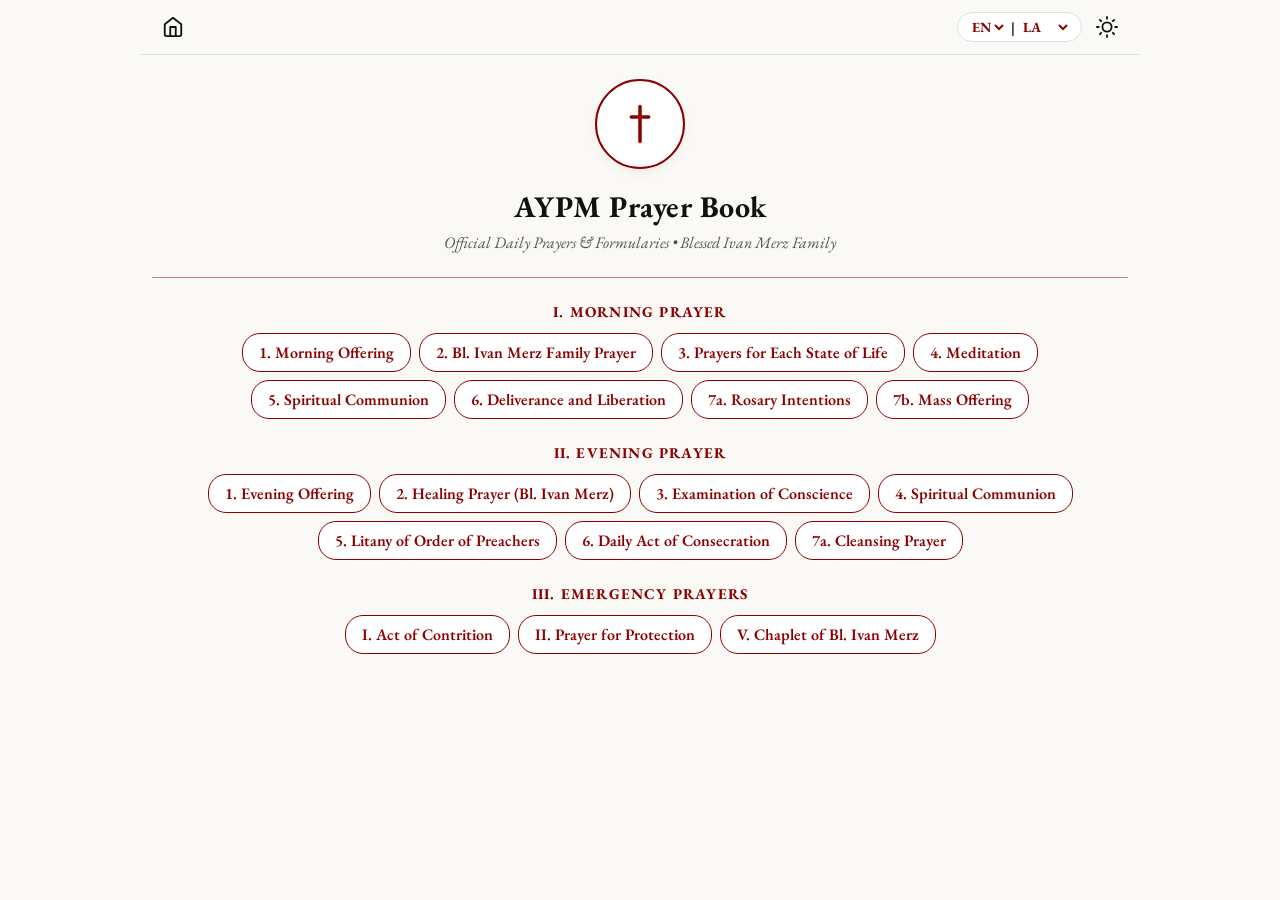
==== commit 99f17c31: "Update index.html" ====
--- a/index.html
+++ b/index.html
@@ -42,7 +42,7 @@
   </header>
 
   <main class="app-container">
-    <!-- Proportional Cross Icon inside Ring -->
+    <!-- Emblem Ring with Cross SVG -->
     <div class="hero-circle">
       <svg viewBox="0 0 24 24">
         <path d="M12 2v20M7 8h10" stroke="currentColor" stroke-width="2" stroke-linecap="round"/>
--- a/css/styles.css
+++ b/css/styles.css
@@ -11,7 +11,7 @@
   --pill-hover-bg: #8b0000;
   --pill-hover-text: #ffffff;
 
-  /* Default Reader Text Size (Increased) */
+  /* Font Size Variables */
   --reader-font-size: 18px;
   --reader-line-height: 1.6;
 }
@@ -45,7 +45,7 @@
   -webkit-font-smoothing: antialiased;
 }
 
-/* Header Single-Row Layout */
+/* Header */
 .header {
   position: sticky;
   top: 0;
@@ -57,7 +57,7 @@
   flex-direction: row;
   justify-content: space-between;
   align-items: center;
-  padding: 10px 12px;
+  padding: 10px 16px;
   max-width: 1000px;
   width: 100%;
   margin: 0 auto;
@@ -66,7 +66,8 @@
 .header-controls {
   display: flex;
   align-items: center;
-  gap: 6px;
+  gap: 8px;
+  position: relative;
 }
 
 /* Navigation Icons */
@@ -83,6 +84,8 @@
   transition: background-color 0.2s ease;
   text-decoration: none;
   font-family: inherit;
+  font-size: 16px;
+  font-weight: 700;
 }
 
 .icon-btn:hover, .nav-link:hover {
@@ -106,9 +109,9 @@
   gap: 4px;
   border: 1px solid var(--border-color);
   border-radius: 20px;
-  padding: 3px 8px;
-  background: var(--card-bg);
-  font-size: 13px;
+  padding: 4px 10px;
+  background: var(--card-bg);
+  font-size: 14px;
   font-weight: 600;
   font-family: inherit;
 }
@@ -120,40 +123,38 @@
   color: var(--primary-red);
   cursor: pointer;
   outline: none;
+  font-size: 14px;
+  font-family: inherit;
+}
+
+/* Floating Font Size Popover Panel */
+.font-popover {
+  position: absolute;
+  top: 42px;
+  right: 36px;
+  background: var(--card-bg);
+  border: 1px solid var(--border-color);
+  border-radius: 12px;
+  padding: 12px 16px;
+  box-shadow: 0 4px 16px rgba(0,0,0,0.12);
+  display: none;
+  align-items: center;
+  gap: 10px;
+  z-index: 101;
+}
+
+.font-popover.active {
+  display: flex;
+}
+
+.font-popover label {
   font-size: 13px;
-  font-family: inherit;
-}
-
-/* Font Size Control Pill Bar */
-.font-size-control {
-  display: flex;
-  align-items: center;
-  gap: 4px;
-  border: 1px solid var(--border-color);
-  border-radius: 20px;
-  padding: 3px 8px;
-  background: var(--card-bg);
-}
-
-.font-btn {
-  background: none;
-  border: none;
-  color: var(--text-main);
-  font-size: 14px;
-  font-weight: 700;
-  cursor: pointer;
-  padding: 0 4px;
-  line-height: 1;
-  font-family: inherit;
-}
-
-.font-btn:hover {
-  color: var(--primary-red);
-}
-
-.font-size-slider {
-  width: 45px;
-  height: 4px;
+  font-weight: 700;
+  color: var(--text-sub);
+}
+
+.font-popover input[type="range"] {
+  width: 100px;
   accent-color: var(--primary-red);
   cursor: pointer;
 }
@@ -162,15 +163,15 @@
   max-width: 1000px;
   width: 100%;
   margin: 0 auto;
-  padding: 20px 12px 60px;
+  padding: 24px 12px 60px;
   flex: 1;
 }
 
-/* Proportional Cross Emblem */
+/* Restored Minimalist Emblem Ring with Cross */
 .hero-circle {
-  width: 60px;
-  height: 60px;
-  margin: 0 auto 12px;
+  width: 90px;
+  height: 90px;
+  margin: 0 auto 18px;
   border: 2px solid var(--primary-red);
   border-radius: 50%;
   display: flex;
@@ -178,12 +179,12 @@
   justify-content: center;
   color: var(--primary-red);
   background: var(--card-bg);
-  box-shadow: 0 2px 8px rgba(0, 0, 0, 0.05);
+  box-shadow: 0 4px 12px rgba(0, 0, 0, 0.05);
 }
 
 .hero-circle svg {
-  width: 28px;
-  height: 28px;
+  width: 42px;
+  height: 42px;
   fill: none;
   stroke: var(--primary-red);
   stroke-width: 2;
@@ -200,7 +201,7 @@
 .subtitle {
   font-size: 16px;
   color: var(--text-sub);
-  margin-bottom: 20px;
+  margin-bottom: 24px;
   text-align: center;
   font-style: italic;
 }
@@ -209,7 +210,7 @@
   width: 100%;
   height: 1px;
   background-color: var(--primary-red);
-  margin-bottom: 20px;
+  margin-bottom: 24px;
   opacity: 0.5;
 }
 
@@ -263,7 +264,7 @@
   margin-bottom: 16px;
 }
 
-/* Permanent Side-by-Side View for Mobile & Desktop */
+/* Forced Dual-Column Side-by-Side View */
 .dual-columns {
   display: flex !important;
   flex-direction: row !important;
@@ -297,7 +298,7 @@
   padding-bottom: 4px;
 }
 
-/* Mobile Tweak */
+/* Mobile Tweaks */
 @media (max-width: 650px) {
   :root {
     --reader-font-size: 16px;
